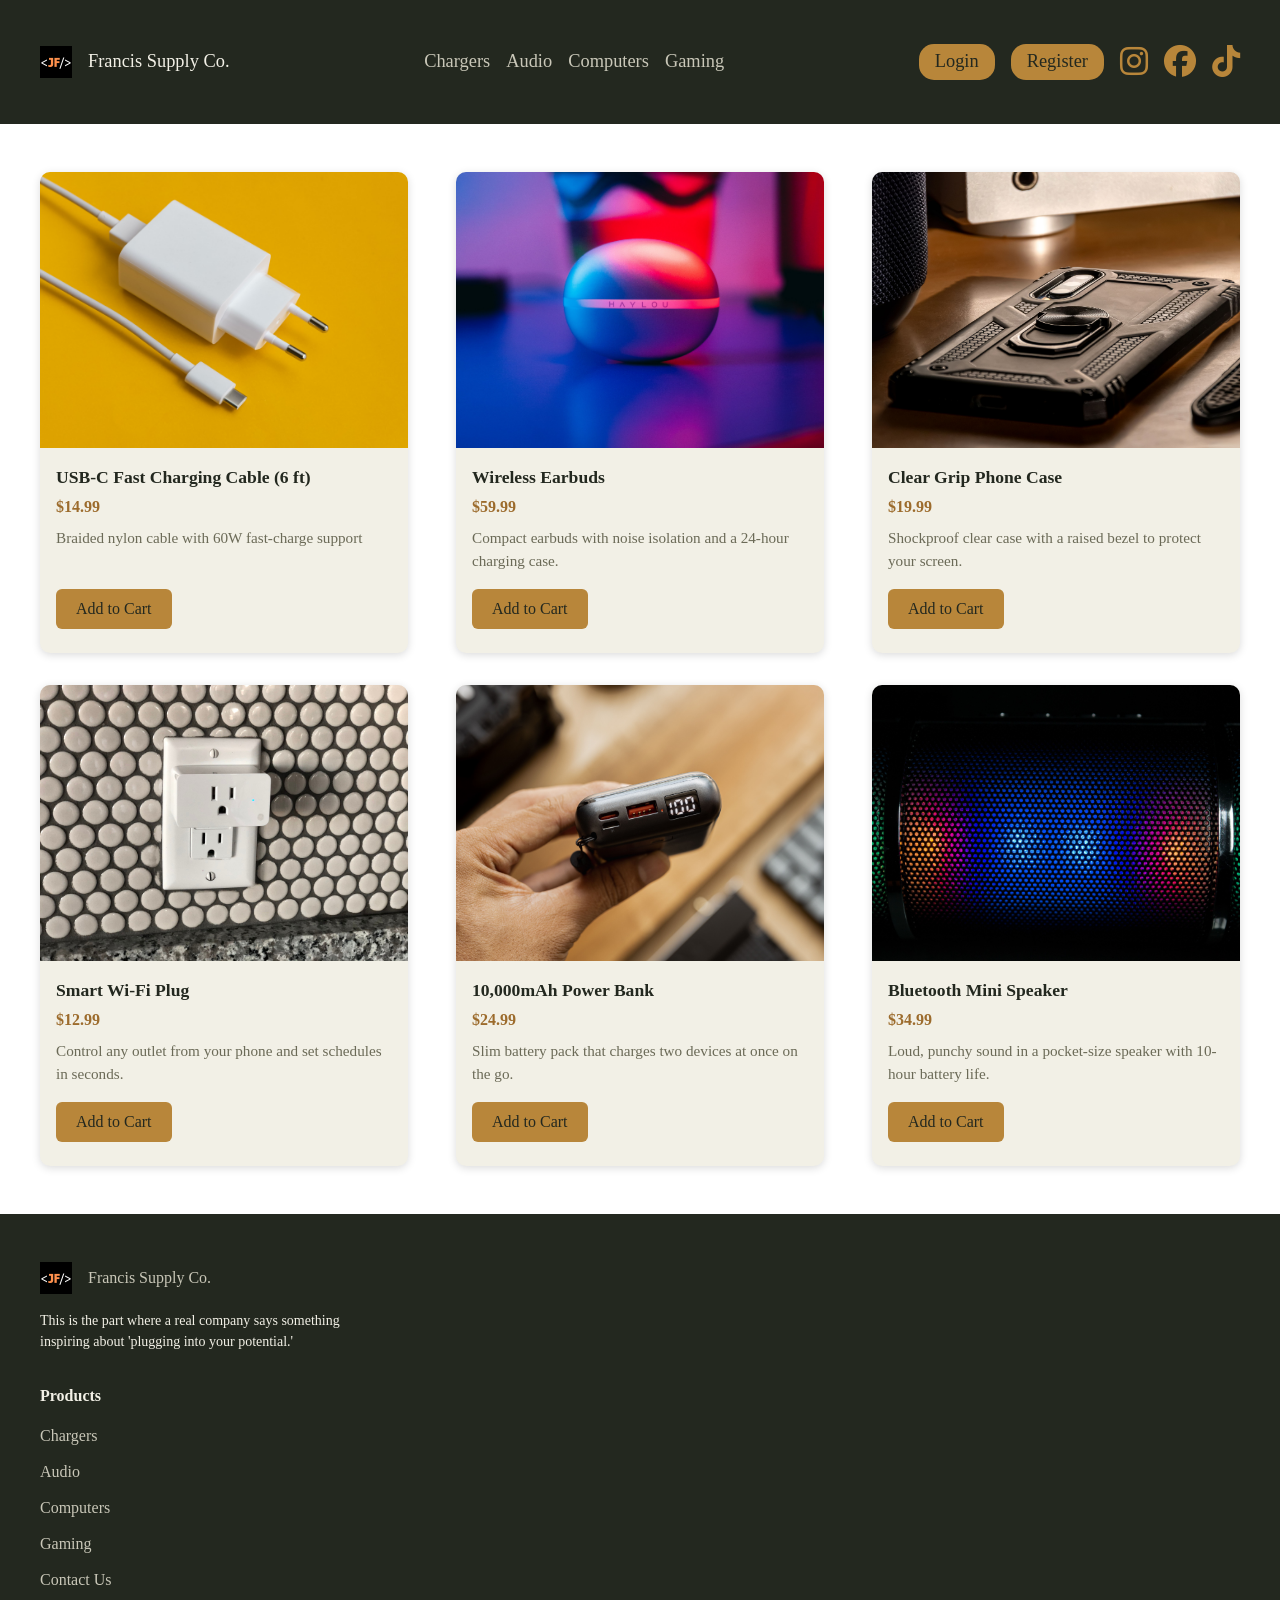
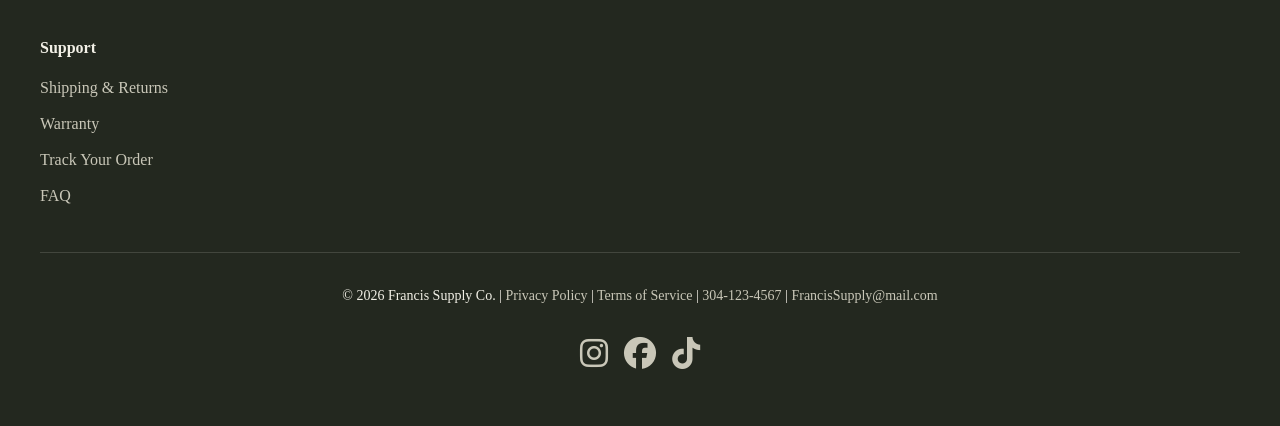
==== Week 1 Project/responsiveWebStore/index.html @ 61418c14 "Added Week 1 Project - Complete" ====
<!doctype html>
<html lang="en">
  <head>
    <meta charset="UTF-8" />
    <meta name="viewport" content="width=device-width, initial-scale=1.0" />
    <title>Francis Supply Company</title>
    <link
      rel="icon"
      type="image/png"
      sizes="32x32"
      href="favicon_io/favicon-32x32.png"
    />
    <link
      rel="icon"
      type="image/png"
      sizes="16x16"
      href="favicon_io/favicon-16x16.png"
    />
    <link
      rel="apple-touch-icon"
      sizes="180x180"
      href="favicon_io/apple-touch-icon.png"
    />
    <link rel="manifest" href="favicon_io/site.webmanifest" />
    <link
      rel="stylesheet"
      href="https://cdnjs.cloudflare.com/ajax/libs/font-awesome/6.5.1/css/all.min.css"
    />
    <link rel="stylesheet" href="style.css" />
  </head>
  <body>
    <header class="site-header">
      <div class="container">
        <div class="navbar">
          <a href="#" class="logo">
            <img src="favicon_io/favicon-32x32.png" alt="" />
            <span>Francis Supply Co.</span>
          </a>

          <nav class="nav-links">
            <ul>
              <li><a href="#">Chargers</a></li>
              <li><a href="#">Audio</a></li>
              <li><a href="#">Computers</a></li>
              <li><a href="#">Gaming</a></li>
            </ul>
          </nav>

          <div class="nav-actions">
            <div class="actions-child">
              <div class="account-actions">
                <a href="#" class="login-btn">Login</a>
                <a href="#" class="register-btn">Register</a>
              </div>
              <div class="social-links">
                <a href="#"><i class="fa-brands fa-instagram"></i></a>
                <a href="#"><i class="fa-brands fa-facebook"></i></a>
                <a href="#"><i class="fa-brands fa-tiktok"></i></a>
              </div>
            </div>
          </div>
        </div>
      </div>
    </header>
    <main>
      <div class="container">
        <div class="product-cards">
          <div class="card">
            <div class="card-img">
              <img src="public/product-1.jpg" alt="Charging cable" />
            </div>
            <div class="card-details">
              <h3>USB-C Fast Charging Cable (6 ft)</h3>
              <p>$14.99</p>
            </div>
            <div class="card-description">
              <p>Braided nylon cable with 60W fast-charge support</p>
              <button type="button">Add to Cart</button>
            </div>
          </div>
          <div class="card">
            <div class="card-img">
              <img src="public/product-2.jpg" alt="wireless earbuds" />
            </div>
            <div class="card-details">
              <h3>Wireless Earbuds</h3>
              <p>$59.99</p>
            </div>
            <div class="card-description">
              <p>
                Compact earbuds with noise isolation and a 24-hour charging
                case.
              </p>
              <button type="button">Add to Cart</button>
            </div>
          </div>

          <div class="card">
            <div class="card-img">
              <img src="public/product-3.jpg" alt="phone case" />
            </div>
            <div class="card-details">
              <h3>Clear Grip Phone Case</h3>
              <p>$19.99</p>
            </div>
            <div class="card-description">
              <p>
                Shockproof clear case with a raised bezel to protect your
                screen.
              </p>
              <button type="button">Add to Cart</button>
            </div>
          </div>

          <div class="card">
            <div class="card-img">
              <img src="public/product-4.jpg" alt="Small smart plug" />
            </div>
            <div class="card-details">
              <h3>Smart Wi-Fi Plug</h3>
              <p>$12.99</p>
            </div>
            <div class="card-description">
              <p>
                Control any outlet from your phone and set schedules in seconds.
              </p>
              <button type="button">Add to Cart</button>
            </div>
          </div>

          <div class="card">
            <div class="card-img">
              <img src="public/product-5.jpg" alt="Portable power bank " />
            </div>
            <div class="card-details">
              <h3>10,000mAh Power Bank</h3>
              <p>$24.99</p>
            </div>
            <div class="card-description">
              <p>
                Slim battery pack that charges two devices at once on the go.
              </p>
              <button type="button">Add to Cart</button>
            </div>
          </div>

          <div class="card">
            <div class="card-img">
              <img src="public/product-6.jpg" alt="Small bluetooth speaker" />
            </div>
            <div class="card-details">
              <h3>Bluetooth Mini Speaker</h3>
              <p>$34.99</p>
            </div>
            <div class="card-description">
              <p>
                Loud, punchy sound in a pocket-size speaker with 10-hour battery
                life.
              </p>
              <button type="button">Add to Cart</button>
            </div>
          </div>
        </div>
      </div>
    </main>
    <footer class="footer-classic" role="contentinfo">
      <div class="footer-container">
        <div class="footer-main">
          <div class="footer-brand">
            <a href="#" class="logo" aria-label="Francis Supply Co. Homepage">
              <img src="favicon_io/favicon-32x32.png" alt="" />
              <span>Francis Supply Co.</span>
            </a>
            <p style="max-width: 65ch">
              This is the part where a real company says something inspiring
              about 'plugging into your potential.'
            </p>
          </div>
          <div class="footer-links">
            <h3 class="footer-heading">Products</h3>
            <ul>
              <li><a href="#">Chargers</a></li>
              <li><a href="#">Audio</a></li>
              <li><a href="#">Computers</a></li>
              <li><a href="#">Gaming</a></li>
              <li><a href="#">Contact Us</a></li>
            </ul>
          </div>
          <div class="footer-links">
            <h3 class="footer-heading">Support</h3>
            <ul>
              <li><a href="#">Shipping & Returns</a></li>
              <li><a href="#">Warranty</a></li>
              <li><a href="#">Track Your Order</a></li>
              <li><a href="#">FAQ</a></li>
            </ul>
          </div>
        </div>
        <div class="footer-bottom">
          <p class="footer-copyright">
            © 2026 Francis Supply Co. | <a href="#">Privacy Policy</a> |
            <a href="#">Terms of Service</a> |
            <a href="tel:+13041234567">304-123-4567</a> |
            <a href="mailto:FrancisSupply@mail.com">FrancisSupply@mail.com</a>
          </p>
          <nav class="social-links" aria-label="Social Media">
            <a href="#" aria-label="Follow us on Instagram"
              ><i class="fa-brands fa-instagram"></i
            ></a>
            <a href="#" aria-label="Follow us on Facebook"
              ><i class="fa-brands fa-facebook"></i
            ></a>
            <a href="#" aria-label="Follow us on TikTok"
              ><i class="fa-brands fa-tiktok"></i
            ></a>
          </nav>
        </div>
      </div>
    </footer>
  </body>
</html>
---- Week 1 Project/responsiveWebStore/style.css ----
/* #region CSS RESET */
/* 1. Use a more-intuitive box-sizing model */
*,
*::before,
*::after {
  box-sizing: border-box;
}
ul,
ol {
  list-style: none;
  padding: 0;
}

/* 2. Remove default margin */
*:not(dialog) {
  margin: 0;
}

/* 3. Enable keyword animations */
@media (prefers-reduced-motion: no-preference) {
  html {
    interpolate-size: allow-keywords;
  }
}

body {
  /* 4. Increase line-height */
  line-height: 1.5;
  /* 5. Improve text rendering */
  -webkit-font-smoothing: antialiased;
}

/* 6. Improve media defaults */
img,
picture,
video,
canvas,
svg {
  display: block;
  max-width: 100%;
}

/* 7. Inherit fonts for form controls */
input,
button,
textarea,
select {
  font: inherit;
}

/* 8. Avoid text overflows */
p,
h1,
h2,
h3,
h4,
h5,
h6 {
  overflow-wrap: break-word;
}

/* 9. Improve line wrapping */
p {
  text-wrap: pretty;
}
h1,
h2,
h3,
h4,
h5,
h6 {
  text-wrap: balance;
}

/*
  10. Create a root stacking context
*/
#root,
#__next {
  isolation: isolate;
}
/* #endregion CSS RESET */
/* #region FONTS */

:root {
  --fs-sm: clamp(0.85rem, 0.8rem + 0.25vw, 1rem);
  --fs-base: clamp(1rem, 0.95rem + 0.3vw, 1.15rem);
  --fs-md: clamp(1.1rem, 1rem + 0.5vw, 1.3rem);
  --fs-lg: clamp(1.5rem, 1.2rem + 1.5vw, 2rem);
  --fs-xl: clamp(1.9rem, 1.4rem + 2.5vw, 3rem);
}

header {
  font-size: var(--fs-base);
}

.card-details h3 {
  font-size: var(--fs-md);
}

.card-description p {
  font-size: var(--fs-sm);
}

.social-links a {
  font-size: var(--fs-lg);
}
/* #endregion FONTS */
/* #region Nav */
header {
  min-width: 100dvw;
  background-color: rgb(35, 40, 31);
  padding: clamp(0.5rem, 3vw, 2rem);

  & .navbar {
    min-height: 60px;
    display: flex;
    flex-wrap: wrap;
    justify-content: space-between;
    align-items: center;
    gap: 1rem;
  }
  & .nav-links {
    & ul {
      display: flex;
      align-items: center;
      justify-content: center;
      gap: 1rem;
      padding: 0;

      & li {
        list-style: none;

        & a {
          text-decoration: none;
          color: #c9c7b8;
          transition: color 0.2s ease-in-out;

          &:hover {
            color: #b8863a;
          }
        }
      }
    }
  }
}
.nav-actions {
  & .actions-child {
    display: flex;
    gap: 1rem;
    & a {
      text-decoration: none;
    }
    & .account-actions {
      display: flex;
      gap: 1rem;
      align-items: center;
    }
  }
}
.login-btn,
.register-btn {
  color: rgb(35, 40, 31);
  padding: 0.25rem 1rem;
  border-radius: 15px;
  background-color: #b8863a;
}
.logo {
  display: flex;

  align-items: center;
  text-wrap: nowrap;
  text-align: center;
  text-decoration: none;
  gap: 1rem;
  color: #f2f0e6;
}
.social-links {
  display: flex;
  gap: 1rem;
  align-items: center;
}
.social-links a {
  color: #b8863a;
}

.social-links a:hover {
  color: #b8863a85;
}
/* #endregion Nav */
/* #region Product Cards */
.product-cards {
  display: flex;
  flex-wrap: wrap;
  gap: 2rem;
  padding-block: 3rem;
  justify-content: space-between;
}

.card {
  display: flex;
  flex-direction: column;
  flex: 1 1 100%;
  max-width: 100%;
  background-color: #f2f0e6;
  border-radius: 10px;
  overflow: hidden;
  box-shadow: 0 2px 8px rgba(0, 0, 0, 0.146);

  & .card-img {
    & img {
      width: 100%;
      aspect-ratio: 4 / 3;
      object-fit: cover;
    }
  }

  & .card-details {
    padding: 1rem 1rem 0;

    & h3 {
      font-size: 1.1rem;
      color: rgb(35, 40, 31);
      margin-bottom: 0.3rem;
    }

    & p {
      font-weight: bold;
      color: #9c6b2c;
    }
  }

  & .card-description {
    display: flex;
    flex-direction: column;
    flex: 1;
    padding: 0.5rem 1rem 1.5rem;

    & p {
      color: #6b6a57;
      font-size: 0.95rem;
      flex: 1;
      margin-bottom: 1rem;
    }

    & button {
      align-self: flex-start;
      color: rgb(35, 40, 31);
      background-color: #b8863a;
      border: none;
      padding: 0.5rem 1.25rem;
      border-radius: 6px;
      cursor: pointer;
      font: inherit;

      &:hover {
        background-color: rgba(184, 134, 58, 0.85);
      }
    }
  }
}

@media (width >= 640px) {
  .card {
    flex: 1 1 calc(50%);
    max-width: calc(50% - 2rem);
  }
}

@media (width >= 1024px) {
  .card {
    flex: 1 1 calc(33.333%);
    max-width: calc(33.333% - 2rem);
  }
}
/* #endregion Product Cards */
/* #region Footer */
.footer-classic {
  background-color: rgb(35, 40, 31);
  color: #f2f0e6;
  padding: 3rem 1.5rem;

  & a {
    color: #c9c7b8;
    text-decoration: none;
    transition: color 0.2s ease-in-out;

    &:hover {
      color: #b8863a;
    }
  }

  & .footer-container {
    max-width: 1200px;
    margin: 0 auto;
  }

  & .footer-main {
    display: grid;
    grid-template-columns: 1fr;
    gap: 2rem;
    padding-bottom: 2rem;
    border-bottom: 1px solid rgba(242, 240, 230, 0.15);
  }

  & .footer-brand {
    & .logo {
      margin-bottom: 1rem;
    }

    & p {
      font-size: 0.875rem;
      line-height: 1.5;
      margin: 0;
      max-width: 65ch;
      text-wrap: balance;
    }
  }

  & .footer-heading {
    font-size: 1rem;
    font-weight: 600;
    color: #f2f0e6;
    margin-top: 0;
    margin-bottom: 1rem;
  }

  & .footer-links {
    & ul {
      margin: 0;
      padding: 0;
      list-style: none;
    }

    & li {
      margin-bottom: 0.75rem;
    }
  }

  & .footer-bottom {
    padding-top: 2rem;
    font-size: 0.875rem;
    display: flex;
    flex-direction: column;
    align-items: center;
    gap: 1.5rem;
    text-align: center;
  }

  & .footer-copyright {
    margin: 0;
  }
}

@media (width >= 768px) {
  .footer-main {
    grid-template-columns: 2fr 1fr 1fr;
    gap: 3rem;
  }

  .footer-bottom {
    flex-direction: row;
    justify-content: space-between;
    text-align: left;
  }
}
/* #endregion Footer */
/* #region Parent Elements/Utilities */
body {
  display: flex;
  flex-direction: column;
  min-height: 100dvh;
  font-family: Georgia, "Times New Roman", Times, serif;
}
main {
  flex: 1;
}
.container {
  width: 100%;
  max-width: 1200px;
  margin-inline: auto;
}
@media (width<1200px) {
  .container {
    padding-inline: clamp(1rem, 4vw, 3rem);
  }
}
/* #endregion Parent Elements/Utilities */
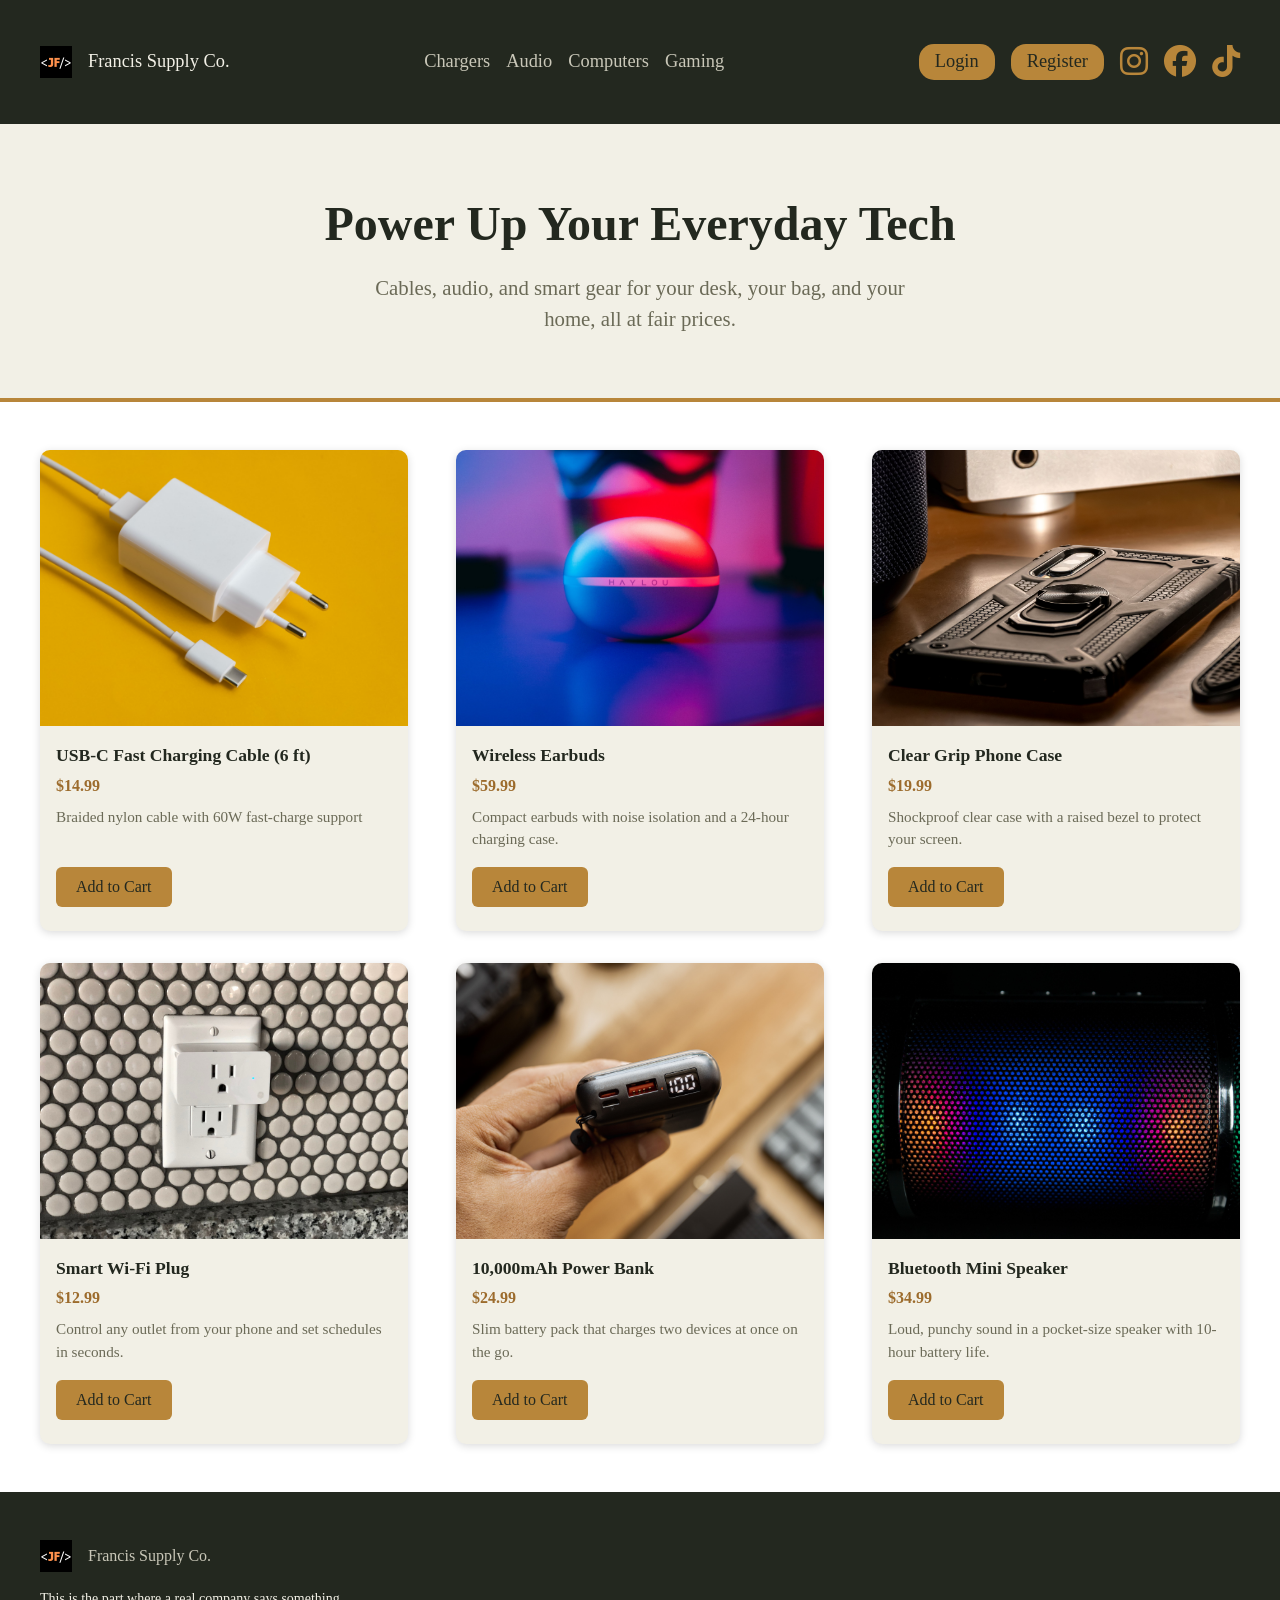
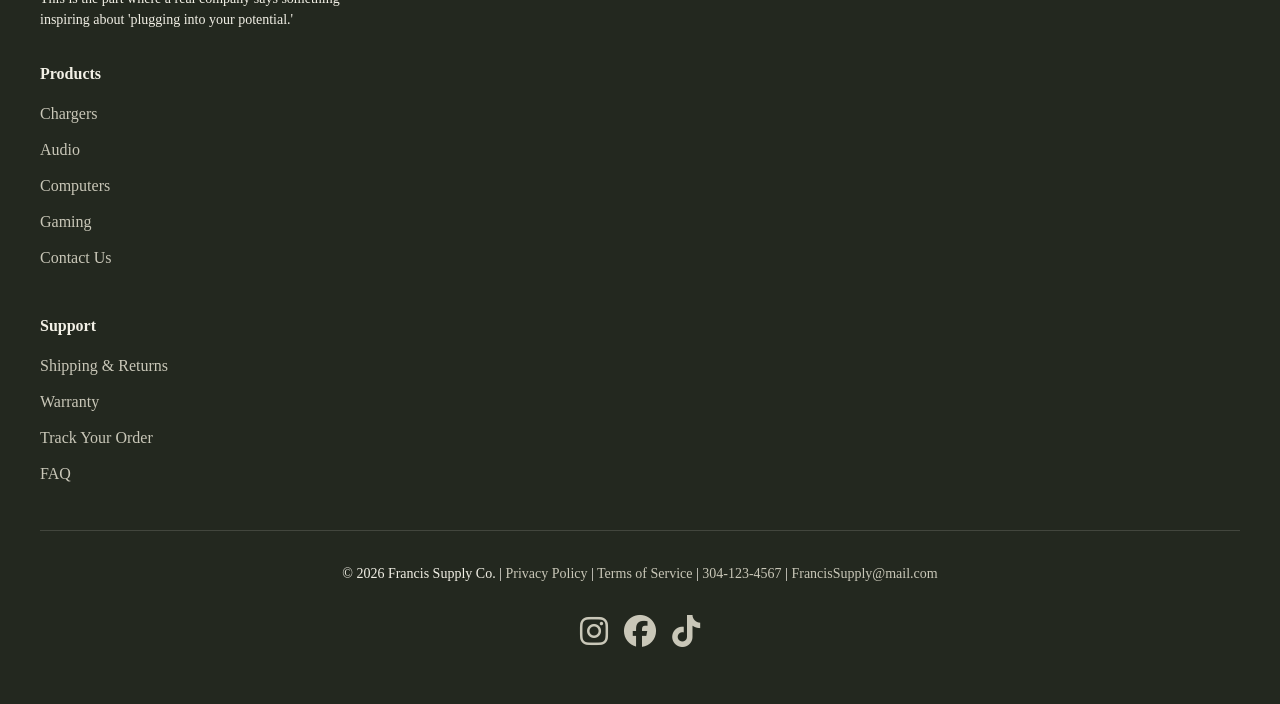
==== commit 63dc394d: "Adjusted Week 1 HTML and CSS - Added Hero Section and Styling" ====
--- a/Week 1 Project/responsiveWebStore/index.html
+++ b/Week 1 Project/responsiveWebStore/index.html
@@ -63,6 +63,16 @@
       </div>
     </header>
     <main>
+      <!-- Added hero section introducing the store above the product grid -->
+      <section class="hero">
+        <div class="container">
+          <h1>Power Up Your Everyday Tech</h1>
+          <p>
+            Cables, audio, and smart gear for your desk, your bag, and your
+            home, all at fair prices.
+          </p>
+        </div>
+      </section>
       <div class="container">
         <div class="product-cards">
           <div class="card">
--- a/Week 1 Project/responsiveWebStore/style.css
+++ b/Week 1 Project/responsiveWebStore/style.css
@@ -273,7 +273,49 @@
     max-width: calc(33.333% - 2rem);
   }
 }
+/* Updated: card hover lift effect so products respond to the mouse */
+.card {
+  transition:
+    transform 0.2s ease-in-out,
+    box-shadow 0.2s ease-in-out;
+}
+
+.card:hover {
+  transform: translateY(-6px);
+  box-shadow: 0 10px 20px rgba(0, 0, 0, 0.2);
+}
+
+@media (prefers-reduced-motion: reduce) {
+  .card {
+    transition: none;
+  }
+  .card:hover {
+    transform: none;
+  }
+}
 /* #endregion Product Cards */
+/* #region Hero */
+/* Added: styling for the new hero section */
+.hero {
+  background-color: #f2f0e6;
+  border-bottom: 4px solid #b8863a;
+  padding-block: clamp(2rem, 6vw, 4rem);
+  text-align: center;
+
+  & h1 {
+    font-size: var(--fs-xl);
+    color: rgb(35, 40, 31);
+    margin-bottom: 0.75rem;
+  }
+
+  & p {
+    font-size: var(--fs-md);
+    color: #6b6a57;
+    max-width: 55ch;
+    margin-inline: auto;
+  }
+}
+/* #endregion Hero */
 /* #region Footer */
 .footer-classic {
   background-color: rgb(35, 40, 31);
